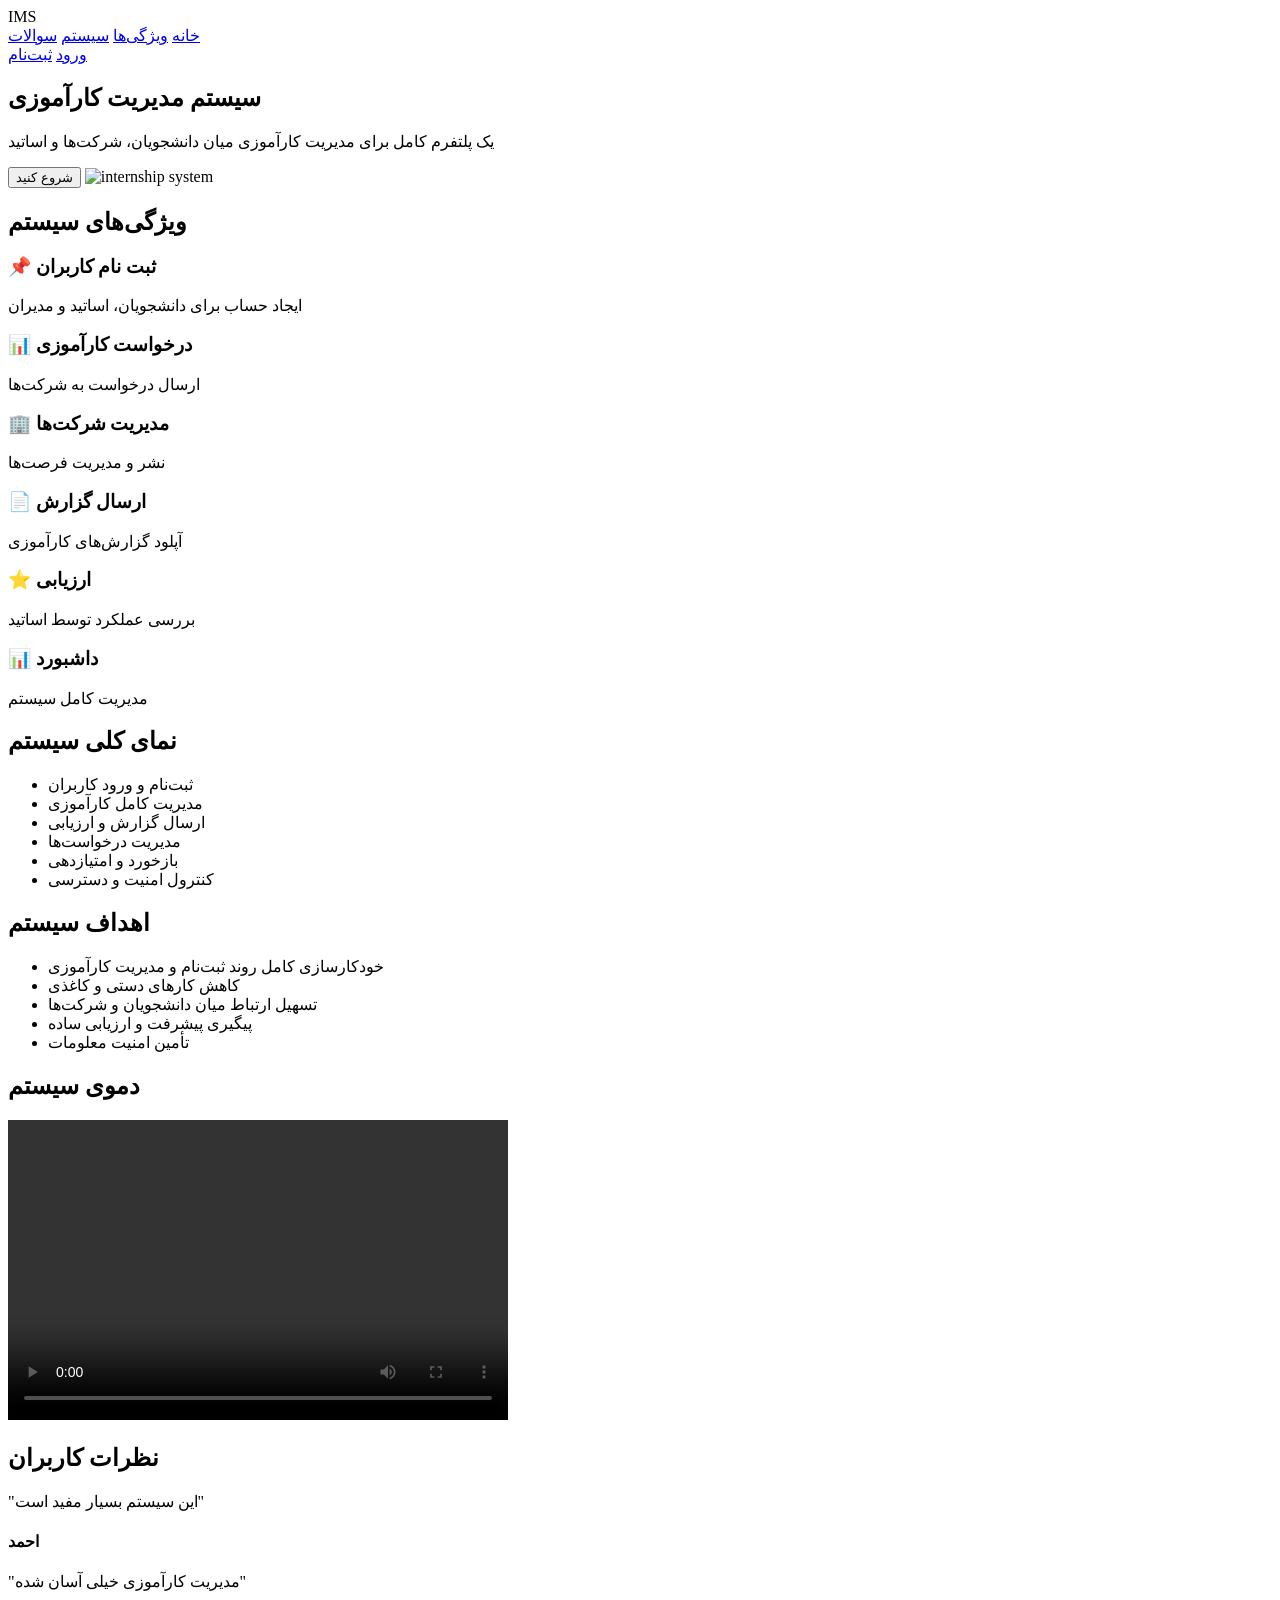
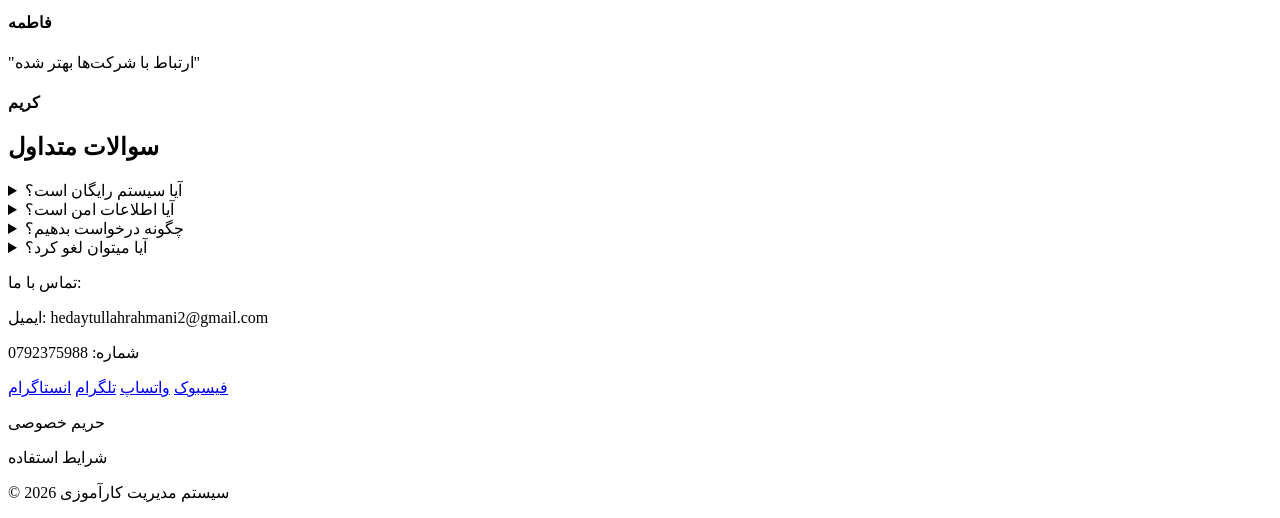
==== index.html @ 9b4209fa "Create index.html" ====
<!DOCTYPE html>
<html lang="fa">
<head>
<meta charset="UTF-8">
<meta name="viewport" content="width=device-width, initial-scale=1.0">
<title>سیستم مدیریت کارآموزی</title>
<link rel="stylesheet" href="css/style.css">
</head>
<body>

 
<header class="header">
    <div class="logo">IMS</div>

    <nav class="nav">
        <a href="index.html">خانه</a>
        <a href="#features">ویژگی‌ها</a>
        <a href="#system">سیستم</a>
        <a href="#faq">سوالات</a>
    </nav>

    <div class="auth">
        <a href="login.html">ورود</a>
        <a href="signup.html">ثبت‌نام</a>
    </div>
</header>

<section class="hero">
    <div>
        <h1>سیستم مدیریت کارآموزی</h1>
        <p>
            یک پلتفرم کامل برای مدیریت کارآموزی میان دانشجویان، شرکت‌ها و اساتید
        </p>
        <button>شروع کنید</button>

        
        <img src="images/hero.png" alt="internship system">
    </div>
</section>


<section id="features" class="features">
    <h2>ویژگی‌های سیستم</h2>

    <div class="grid">

        <article>
            <h3>📌 ثبت‌ نام کاربران</h3>
            <p>ایجاد حساب برای دانشجویان، اساتید و مدیران</p>
        </article>

        <article>
            <h3>📊 درخواست کارآموزی</h3>
            <p>ارسال درخواست به شرکت‌ها</p>
        </article>

        <article>
            <h3>🏢 مدیریت شرکت‌ها</h3>
            <p>نشر و مدیریت فرصت‌ها</p>
        </article>

        <article>
            <h3>📄 ارسال گزارش</h3>
            <p>آپلود گزارش‌های کارآموزی</p>
        </article>

        <article>
            <h3>⭐ ارزیابی</h3>
            <p>بررسی عملکرد توسط اساتید</p>
        </article>

        <article>
            <h3>📊 داشبورد</h3>
            <p>مدیریت کامل سیستم</p>
        </article>

    </div>
</section>


<section id="system" class="system">
    <h2>نمای کلی سیستم</h2>

    <ul>
        <li>ثبت‌نام و ورود کاربران</li>
        <li>مدیریت کامل کارآموزی</li>
        <li>ارسال گزارش و ارزیابی</li>
        <li>مدیریت درخواست‌ها</li>
        <li>بازخورد و امتیازدهی</li>
        <li>کنترول امنیت و دسترسی</li>
    </ul>
</section>


<section class="objectives">
    <h2>اهداف سیستم</h2>

    <ul>
        <li>خودکارسازی کامل روند ثبت‌نام و مدیریت کارآموزی</li>
        <li>کاهش کارهای دستی و کاغذی</li>
        <li>تسهیل ارتباط میان دانشجویان و شرکت‌ها</li>
        <li>پیگیری پیشرفت و ارزیابی ساده</li>
        <li>تأمین امنیت معلومات</li>
    </ul>
</section>


 <section class="demo">
    <h2>دموی سیستم</h2>

    <video controls width="500" height="300">
        <source src="video/demo.mp4" type="video/mp4">
    </video>
</section>


<section class="testimonials">
    <h2>نظرات کاربران</h2>

    <div class="grid">

        <div class="card">
            <p>"این سیستم بسیار مفید است"</p>
            <h4>احمد</h4>
        </div>

        <div class="card">
            <p>"مدیریت کارآموزی خیلی آسان شده"</p>
            <h4>فاطمه</h4>
        </div>

        <div class="card">
            <p>"ارتباط با شرکت‌ها بهتر شده"</p>
            <h4>کریم</h4>
        </div>

    </div>
</section>


<section id="faq">
    <h2>سوالات متداول</h2>

    <details>
        <summary>آیا سیستم رایگان است؟</summary>
        <p>بله، نسخه ابتدایی رایگان است</p>
    </details>

    <details>
        <summary>آیا اطلاعات امن است؟</summary>
        <p>بله، امنیت بالا دارد</p>
    </details>

    <details>
        <summary>چگونه درخواست بدهیم؟</summary>
        <p>بعد از ثبت‌نام میتوانید درخواست ارسال کنید</p>
    </details>

    <details>
        <summary>آیا میتوان لغو کرد؟</summary>
        <p>بله در هر زمان</p>
    </details>

</section>


<footer class="footer">

    <p>تماس با ما:</p>
    <p>ایمیل: hedaytullahrahmani2@gmail.com</p>
    <p>شماره: 0792375988</p>

    <div class="social">
        <a href="#">فیسبوک</a>
        <a href="#">واتساپ</a>
        <a href="#">تلگرام</a>
        <a href="#">انستاگرام</a>
    </div>

    <p>حریم خصوصی</p>
    <p>شرایط استفاده</p>

    <p>© 2026 سیستم مدیریت کارآموزی</p>

</footer>

</body>
</html>
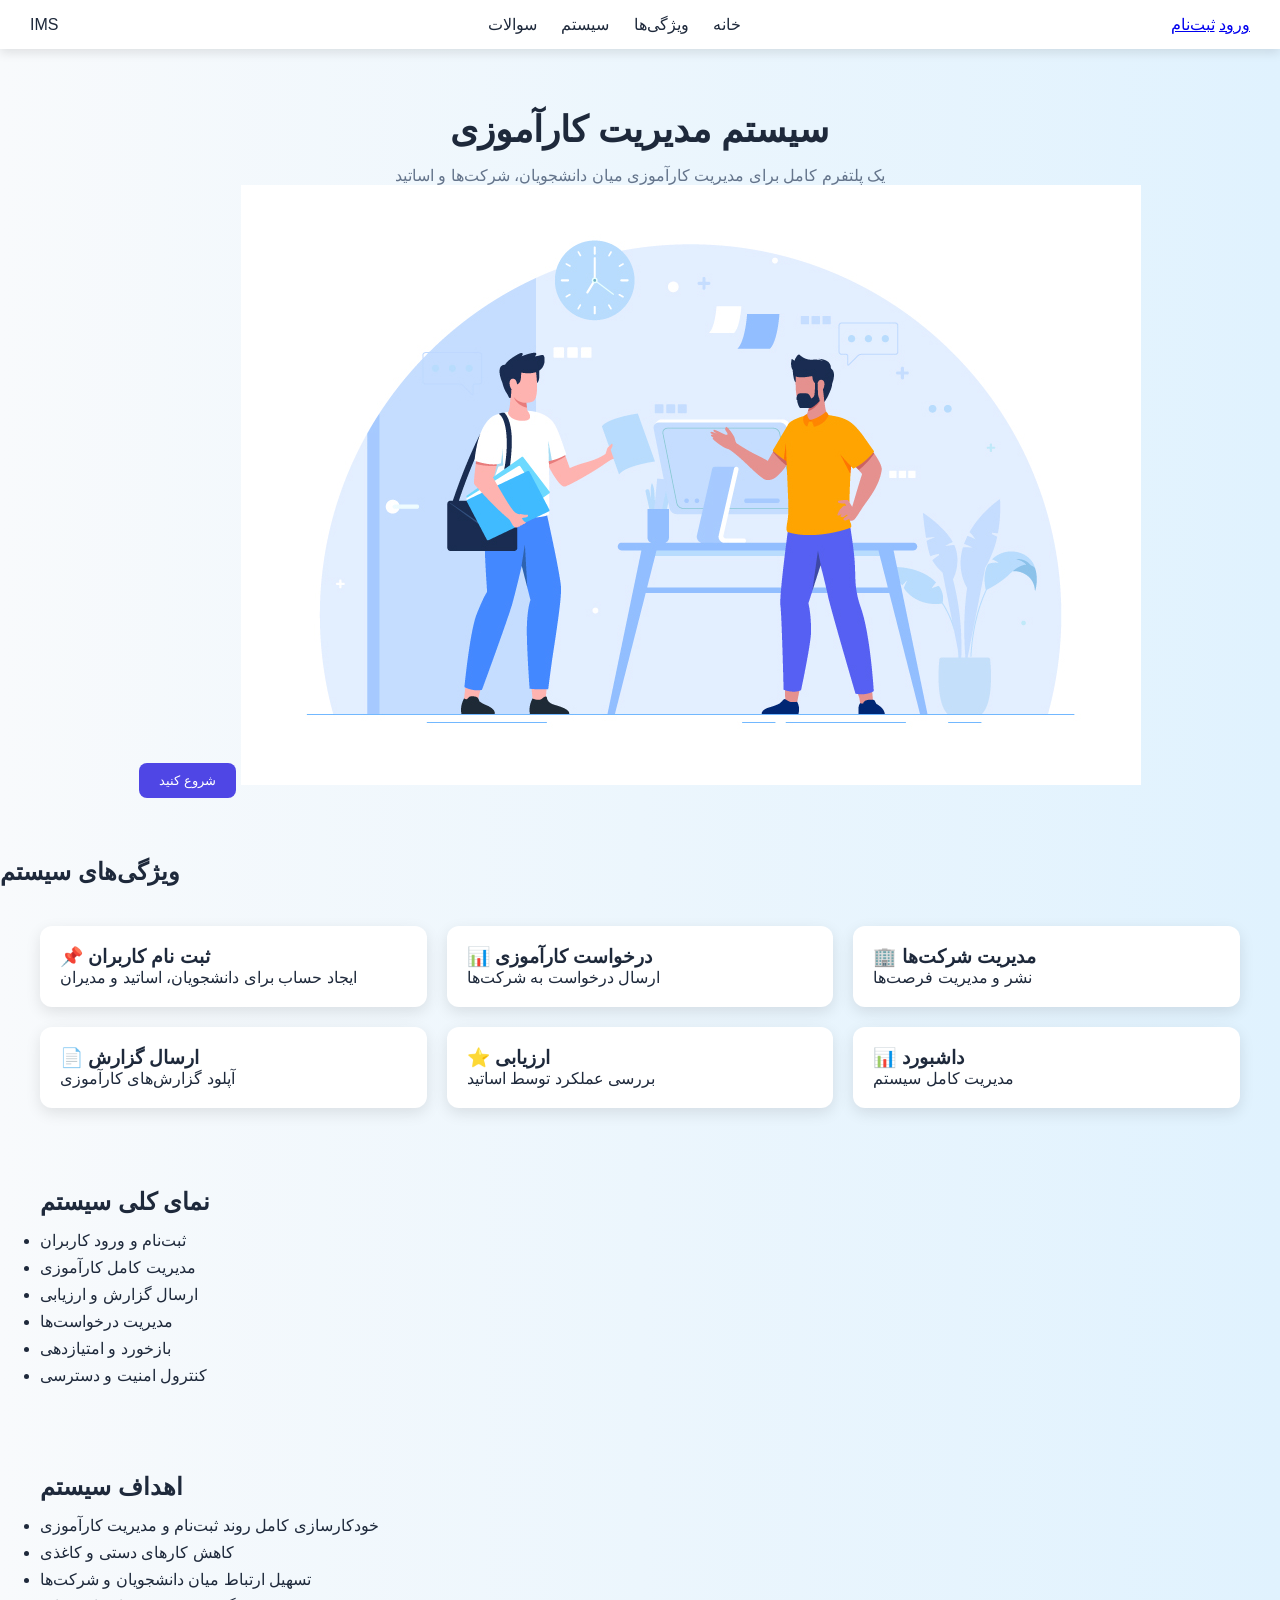
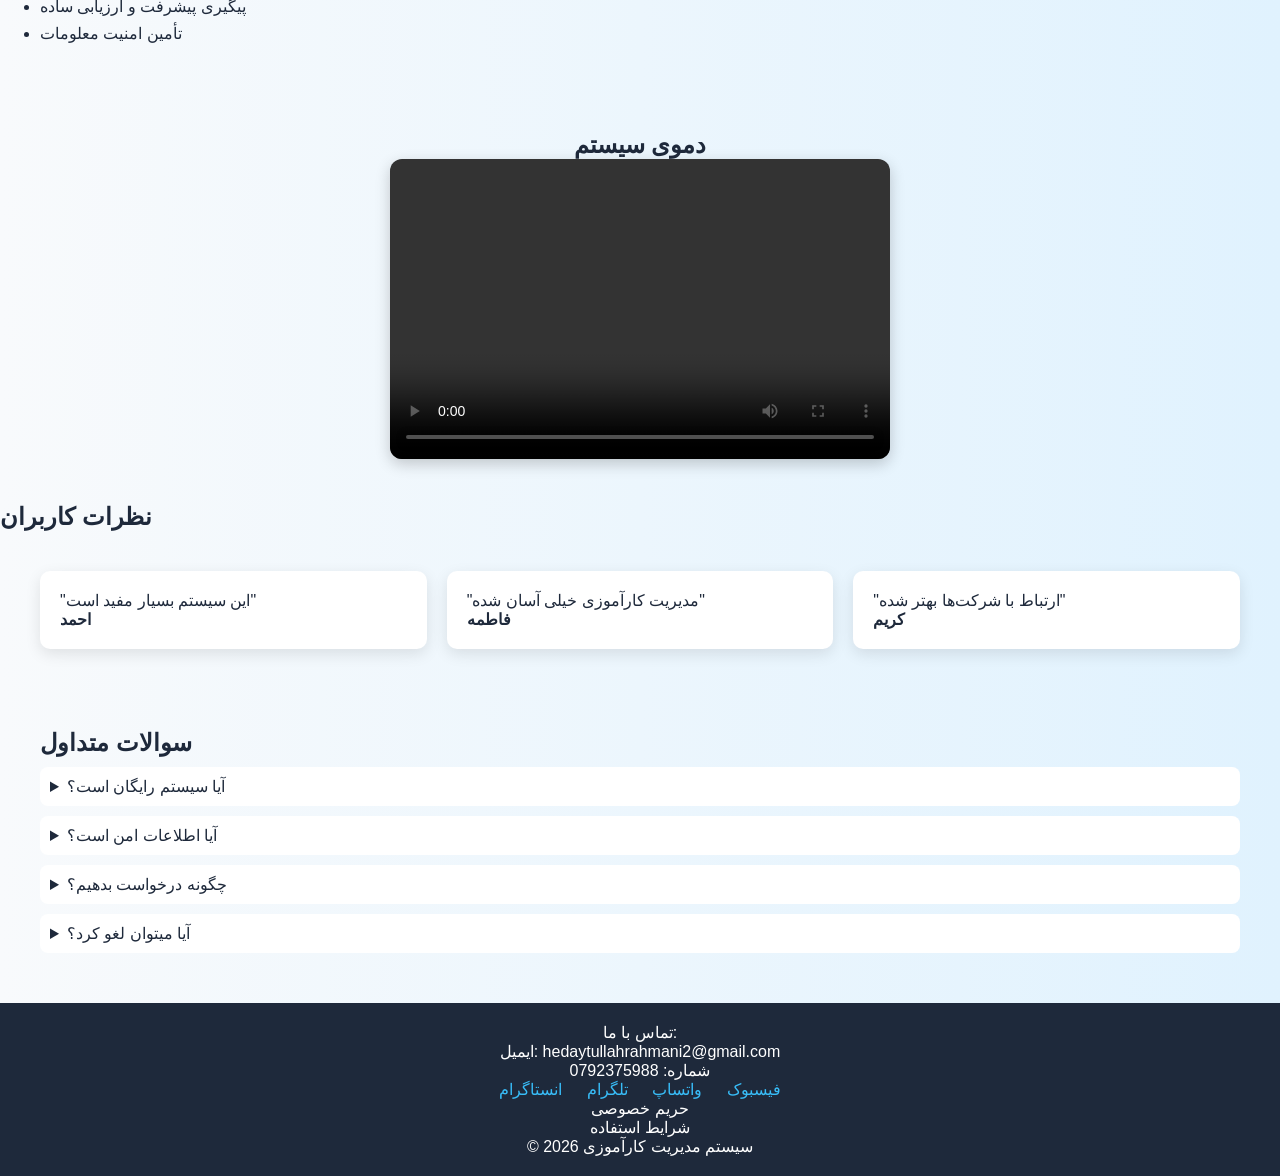
==== commit d54268ec: "Add dashboard page" ====
--- a/index.html
+++ b/index.html
@@ -34,7 +34,7 @@
         <button>شروع کنید</button>
 
         
-        <img src="images/hero.png" alt="internship system">
+        <img src="ویژگی های دوره کاورزی.jpg" alt="internship system">
     </div>
 </section>
 
@@ -109,7 +109,7 @@
     <h2>دموی سیستم</h2>
 
     <video controls width="500" height="300">
-        <source src="video/demo.mp4" type="video/mp4">
+        <source src="5 نکته مهم درمورد کارآموزی  _ Five important Tips for Internship(720P_HD).mp4" type="video/mp4">
     </video>
 </section>
 
--- a/css/style.css
+++ b/css/style.css
@@ -0,0 +1,244 @@
+
+/* =======================
+   1. Custom Variables
+======================= */
+:root {
+    --primary: #4f46e5;
+    --secondary: #06b6d4;
+    --dark: #1e293b;
+    --light: #f8fafc;
+    --gray: #64748b;
+}
+
+/* =======================
+   2. Reset
+======================= */
+* {
+    margin: 0;
+    padding: 0;
+    box-sizing: border-box;
+    font-family: Arial, sans-serif;
+}
+
+/* =======================
+   3. Body
+======================= */
+body {
+    background: linear-gradient(to right, var(--light), #e0f2fe);
+    color: var(--dark);
+}
+
+/* =======================
+   4. Header (Flexbox)
+======================= */
+.header {
+    display: flex;
+    justify-content: space-between;
+    align-items: center;
+    padding: 15px 30px;
+    background: white;
+    box-shadow: 0 4px 10px rgba(0,0,0,0.1);
+}
+
+.nav a {
+    margin: 0 10px;
+    text-decoration: none;
+    color: var(--dark);
+    transition: 0.3s;
+}
+
+.nav a:hover {
+    color: var(--primary);
+}
+
+/* =======================
+   5. Buttons
+======================= */
+button {
+    padding: 10px 20px;
+    border: none;
+    background: var(--primary);
+    color: white;
+    border-radius: 8px;
+    cursor: pointer;
+    transition: 0.3s;
+}
+
+button:hover {
+    background: var(--secondary);
+    transform: scale(1.05);
+}
+
+/* =======================
+   6. Hero
+======================= */
+.hero {
+    padding: 60px;
+    text-align: center;
+}
+
+.hero h1 {
+    font-size: 36px;
+    margin-bottom: 15px;
+    animation: fadeIn 2s ease-in-out;
+}
+
+.hero p {
+    color: var(--gray);
+}
+
+/* =======================
+   7. Features (Grid)
+======================= */
+.grid {
+    display: grid;
+    grid-template-columns: repeat(3, 1fr);
+    gap: 20px;
+    padding: 40px;
+}
+
+.grid article {
+    background: white;
+    padding: 20px;
+    border-radius: 12px;
+    box-shadow: 0 5px 15px rgba(0,0,0,0.1);
+    transition: 0.3s;
+}
+
+.grid article:hover {
+    transform: translateY(-10px);
+}
+
+/* =======================
+   8. System + Objectives
+======================= */
+.system, .objectives {
+    padding: 40px;
+}
+
+ul {
+    margin-top: 15px;
+}
+
+ul li {
+    margin: 8px 0;
+}
+
+/* =======================
+   9. Video Section
+======================= */
+.demo {
+    text-align: center;
+    padding: 40px;
+}
+
+video {
+    border-radius: 12px;
+    box-shadow: 0 5px 15px rgba(0,0,0,0.2);
+}
+
+/* =======================
+   10. FAQ
+======================= */
+#faq {
+    padding: 40px;
+}
+
+details {
+    margin: 10px 0;
+    background: white;
+    padding: 10px;
+    border-radius: 8px;
+    cursor: pointer;
+}
+
+/* =======================
+   11. Forms
+======================= */
+.form {
+    display: flex;
+    flex-direction: column;
+    width: 300px;
+    margin: auto;
+}
+
+.form input, .form textarea {
+    margin: 10px 0;
+    padding: 10px;
+    border: 1px solid #ccc;
+    border-radius: 8px;
+}
+
+/* =======================
+   12. Dashboard
+======================= */
+.dashboard {
+    display: flex;
+    gap: 20px;
+    padding: 40px;
+}
+
+.card {
+    flex: 1;
+    background: white;
+    padding: 20px;
+    border-radius: 10px;
+    box-shadow: 0 5px 15px rgba(0,0,0,0.1);
+}
+
+/* =======================
+   13. Table
+======================= */
+table {
+    width: 80%;
+    margin: auto;
+    border-collapse: collapse;
+}
+
+th, td {
+    border: 1px solid #ddd;
+    padding: 10px;
+}
+
+/* =======================
+   14. Footer
+======================= */
+.footer {
+    background: var(--dark);
+    color: white;
+    text-align: center;
+    padding: 20px;
+}
+
+.footer .social a {
+    color: #38bdf8;
+    margin: 0 10px;
+    text-decoration: none;
+}
+
+/* =======================
+   15. Animation
+======================= */
+@keyframes fadeIn {
+    from {opacity: 0;}
+    to {opacity: 1;}
+}
+
+/* =======================
+   16. Responsive
+======================= */
+@media (max-width: 768px) {
+
+    .grid {
+        grid-template-columns: 1fr;
+    }
+
+    .dashboard {
+        flex-direction: column;
+    }
+
+    .header {
+        flex-direction: column;
+    }
+
+}
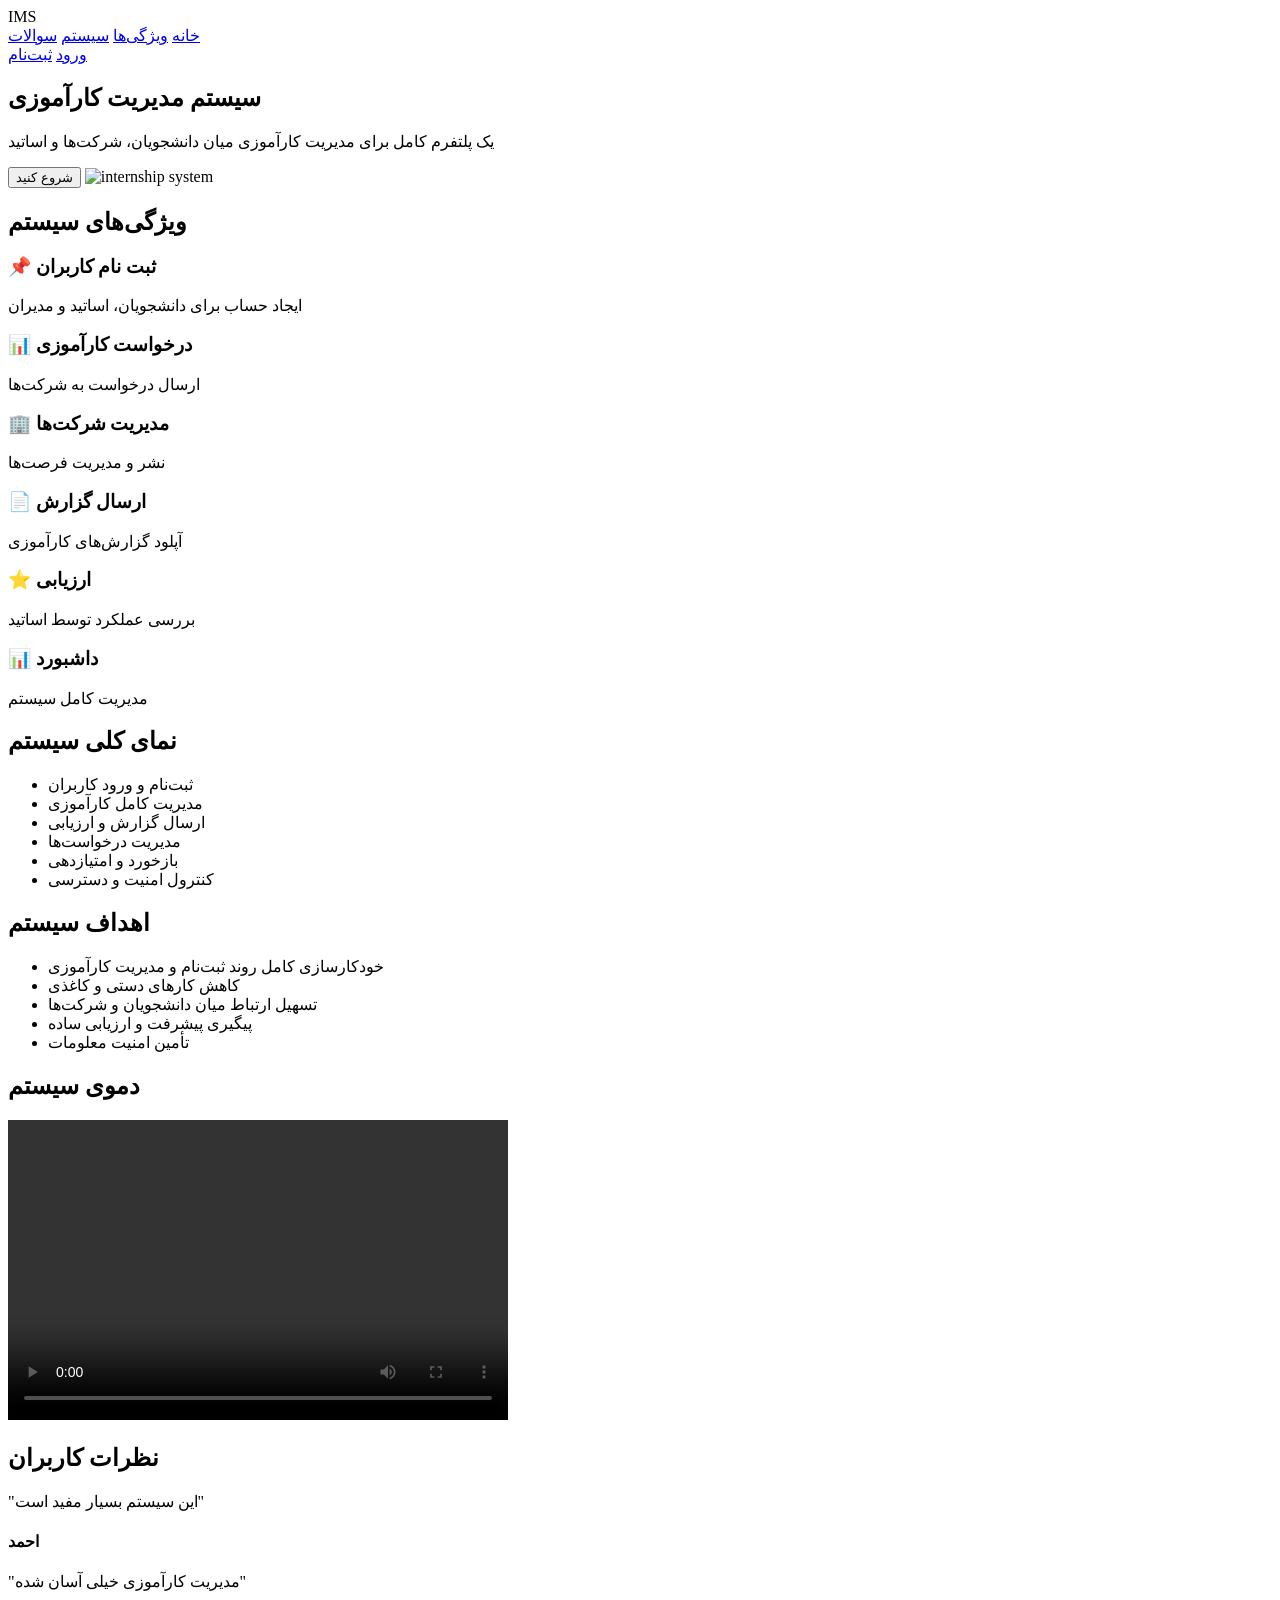
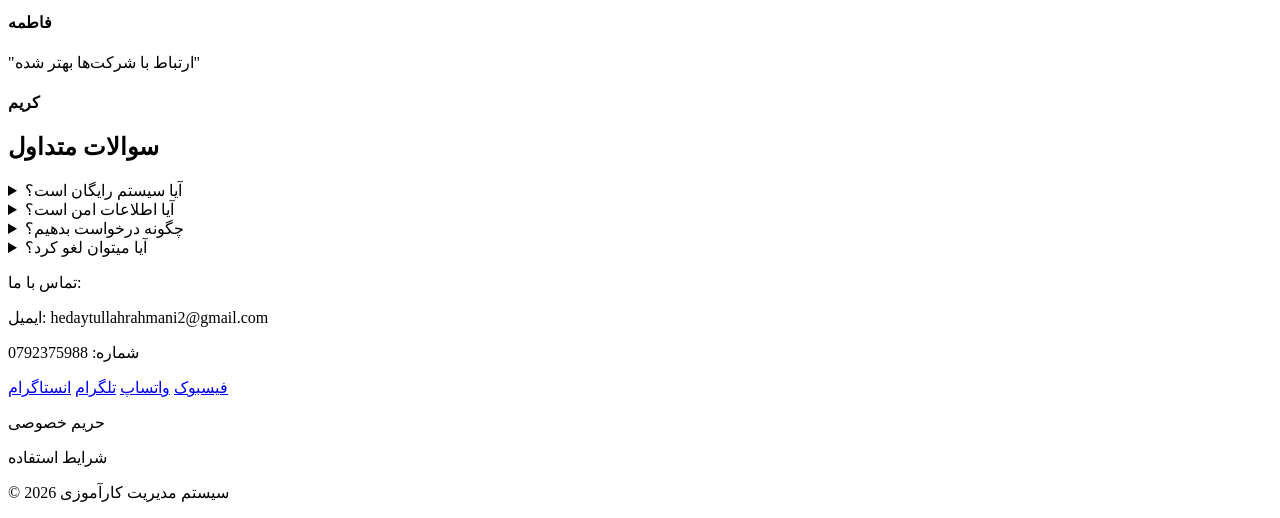
==== commit 26bf9795: "add" ====
--- a/index.html
+++ b/index.html
@@ -34,7 +34,7 @@
         <button>شروع کنید</button>
 
         
-        <img src="ویژگی های دوره کاورزی.jpg" alt="internship system">
+        <img src="images/hero.png" alt="internship system">
     </div>
 </section>
 
@@ -109,7 +109,7 @@
     <h2>دموی سیستم</h2>
 
     <video controls width="500" height="300">
-        <source src="5 نکته مهم درمورد کارآموزی  _ Five important Tips for Internship(720P_HD).mp4" type="video/mp4">
+        <source src="video/demo.mp4" type="video/mp4">
     </video>
 </section>
 
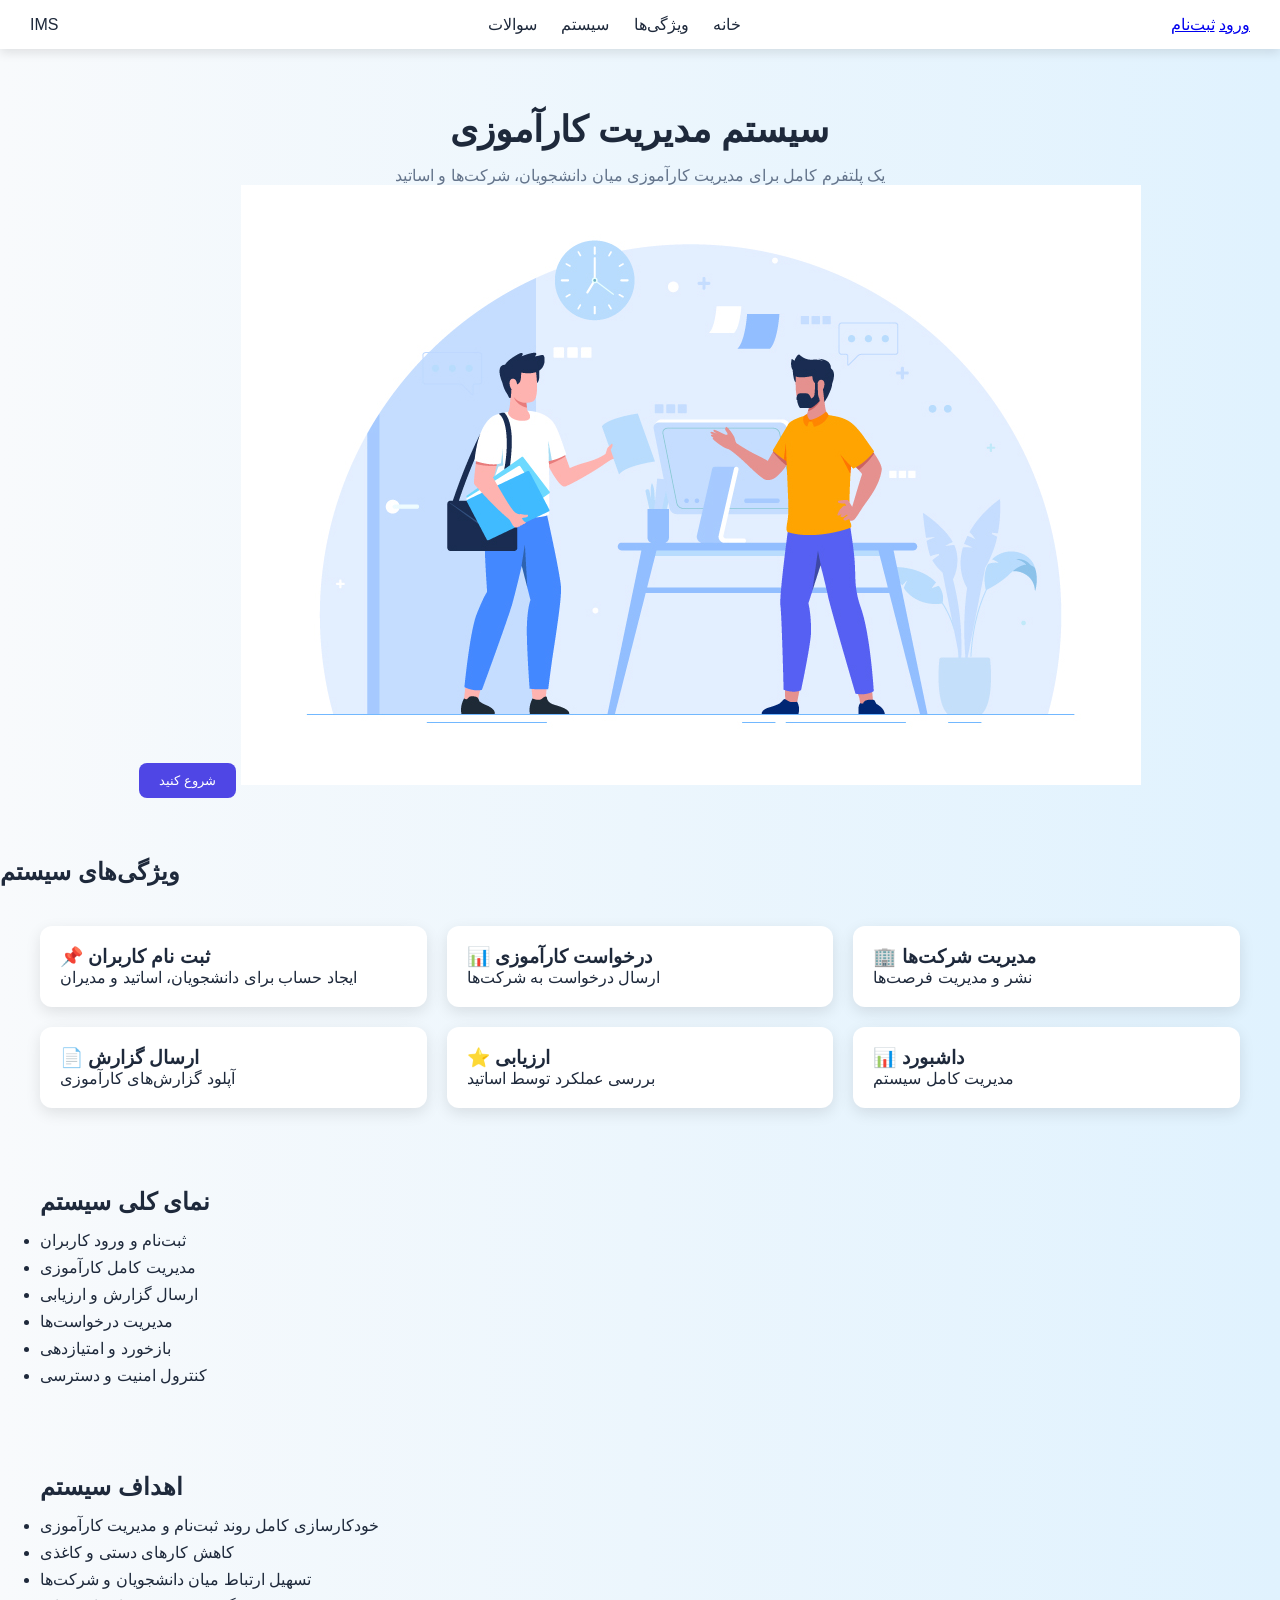
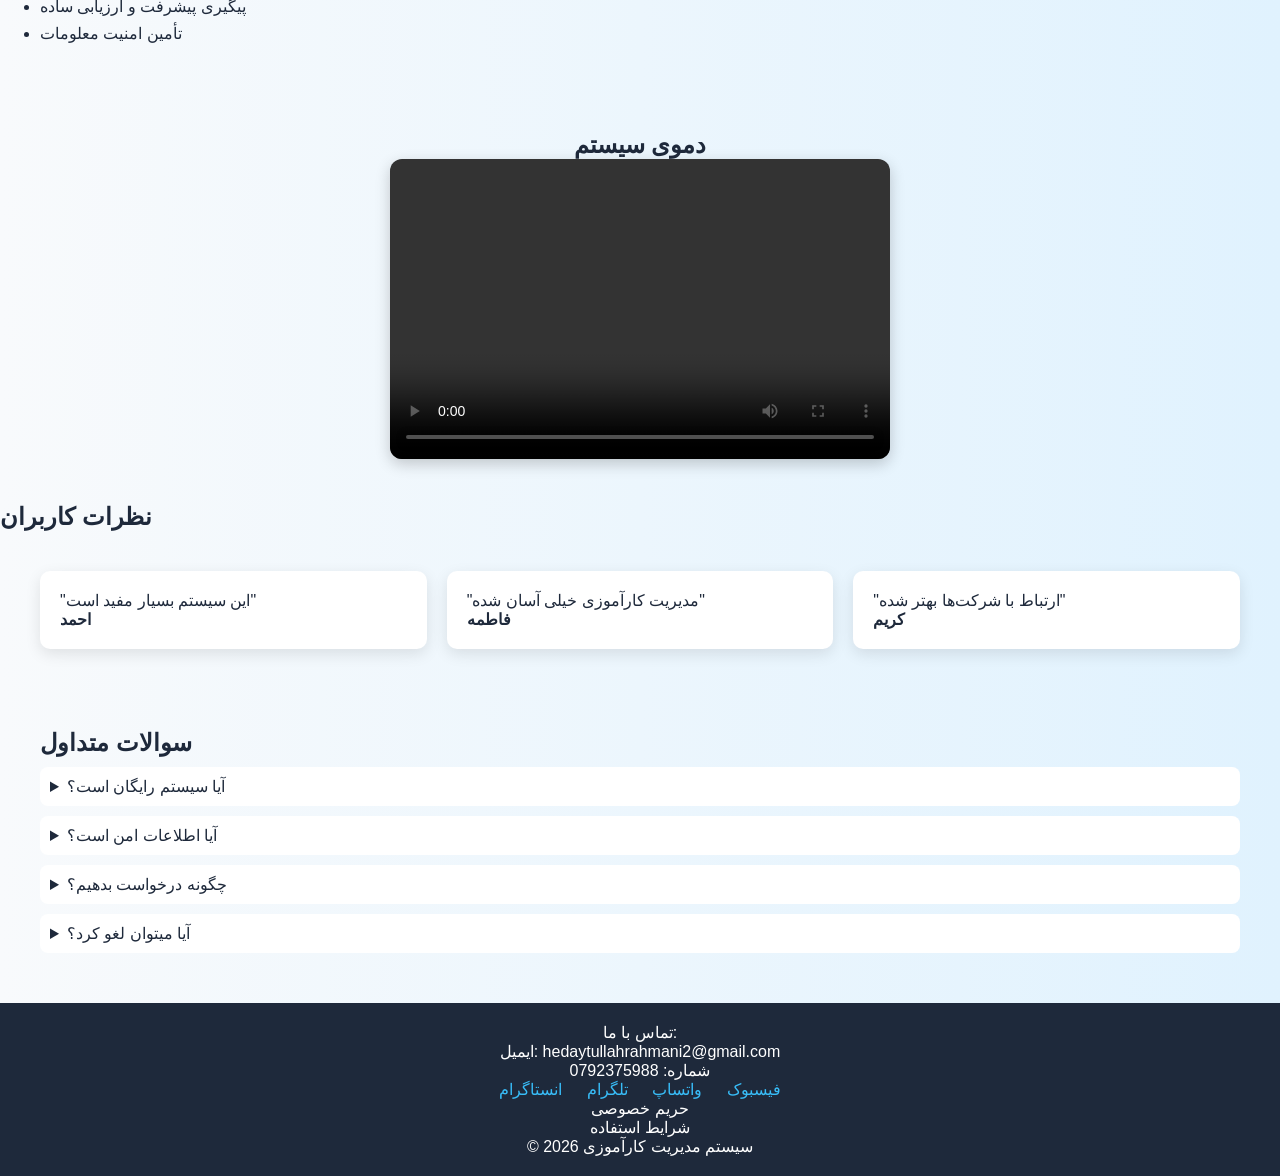
==== commit 7cbc8ed2: "Update index.html" ====
--- a/index.html
+++ b/index.html
@@ -34,7 +34,7 @@
         <button>شروع کنید</button>
 
         
-        <img src="images/hero.png" alt="internship system">
+        <img src="ویژگی های دوره کاورزی.jpg" alt="internship system">
     </div>
 </section>
 
--- a/css/style.css
+++ b/css/style.css
@@ -0,0 +1,211 @@
+
+:root {
+    --primary: #4f46e5;
+    --secondary: #06b6d4;
+    --dark: #1e293b;
+    --light: #f8fafc;
+    --gray: #64748b;
+}
+
+
+* {
+    margin: 0;
+    padding: 0;
+    box-sizing: border-box;
+    font-family: Arial, sans-serif;
+}
+
+
+body {
+    background: linear-gradient(to right, var(--light), #e0f2fe);
+    color: var(--dark);
+}
+
+
+.header {
+    display: flex;
+    justify-content: space-between;
+    align-items: center;
+    padding: 15px 30px;
+    background: white;
+    box-shadow: 0 4px 10px rgba(0,0,0,0.1);
+}
+
+.nav a {
+    margin: 0 10px;
+    text-decoration: none;
+    color: var(--dark);
+    transition: 0.3s;
+}
+
+.nav a:hover {
+    color: var(--primary);
+}
+
+
+button {
+    padding: 10px 20px;
+    border: none;
+    background: var(--primary);
+    color: white;
+    border-radius: 8px;
+    cursor: pointer;
+    transition: 0.3s;
+}
+
+button:hover {
+    background: var(--secondary);
+    transform: scale(1.05);
+}
+
+.hero {
+    padding: 60px;
+    text-align: center;
+}
+
+.hero h1 {
+    font-size: 36px;
+    margin-bottom: 15px;
+    animation: fadeIn 2s ease-in-out;
+}
+
+.hero p {
+    color: var(--gray);
+}
+
+
+.grid {
+    display: grid;
+    grid-template-columns: repeat(3, 1fr);
+    gap: 20px;
+    padding: 40px;
+}
+
+.grid article {
+    background: white;
+    padding: 20px;
+    border-radius: 12px;
+    box-shadow: 0 5px 15px rgba(0,0,0,0.1);
+    transition: 0.3s;
+}
+
+.grid article:hover {
+    transform: translateY(-10px);
+}
+
+
+.system, .objectives {
+    padding: 40px;
+}
+
+ul {
+    margin-top: 15px;
+}
+
+ul li {
+    margin: 8px 0;
+}
+
+.demo {
+    text-align: center;
+    padding: 40px;
+}
+
+video {
+    border-radius: 12px;
+    box-shadow: 0 5px 15px rgba(0,0,0,0.2);
+}
+
+#faq {
+    padding: 40px;
+}
+
+details {
+    margin: 10px 0;
+    background: white;
+    padding: 10px;
+    border-radius: 8px;
+    cursor: pointer;
+}
+
+
+.form {
+    display: flex;
+    flex-direction: column;
+    width: 300px;
+    margin: auto;
+}
+
+.form input, .form textarea {
+    margin: 10px 0;
+    padding: 10px;
+    border: 1px solid #ccc;
+    border-radius: 8px;
+}
+
+.dashboard {
+    display: flex;
+    gap: 20px;
+    padding: 40px;
+}
+
+.card {
+    flex: 1;
+    background: white;
+    padding: 20px;
+    border-radius: 10px;
+    box-shadow: 0 5px 15px rgba(0,0,0,0.1);
+}
+
+
+table {
+    width: 80%;
+    margin: auto;
+    border-collapse: collapse;
+}
+
+th, td {
+    border: 1px solid #ddd;
+    padding: 10px;
+}
+
+
+.footer {
+    background: var(--dark);
+    color: white;
+    text-align: center;
+    padding: 20px;
+}
+
+.footer .social a {
+    color: #38bdf8;
+    margin: 0 10px;
+    text-decoration: none;
+}
+
+/* 
+    Animation
+ */
+@keyframes fadeIn {
+    from {opacity: 0;}
+    to {opacity: 1;}
+}
+
+/* 
+ Responsive
+ */
+@media (max-width: 768px) {
+
+    .grid {
+        grid-template-columns: 1fr;
+    }
+
+    .dashboard {
+        flex-direction: column;
+    }
+
+    .header {
+        flex-direction: column;
+    }
+
+}
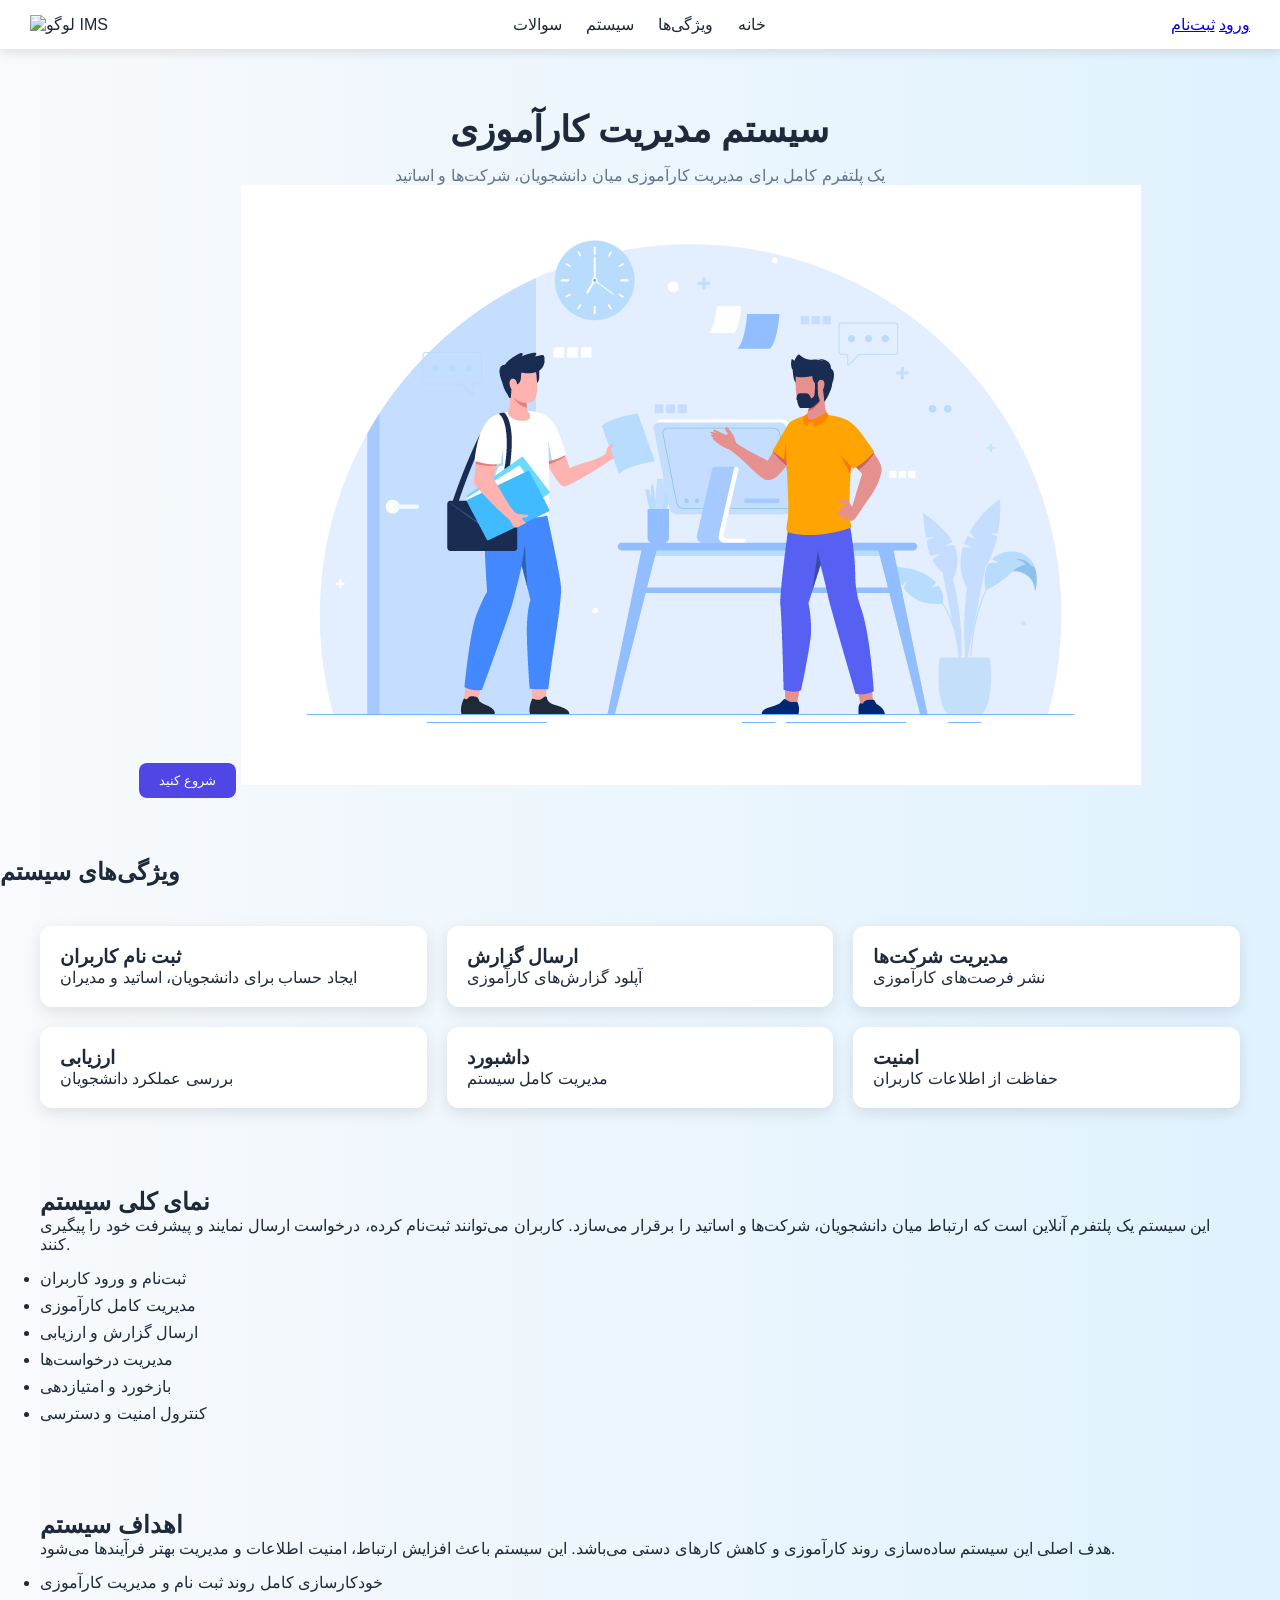
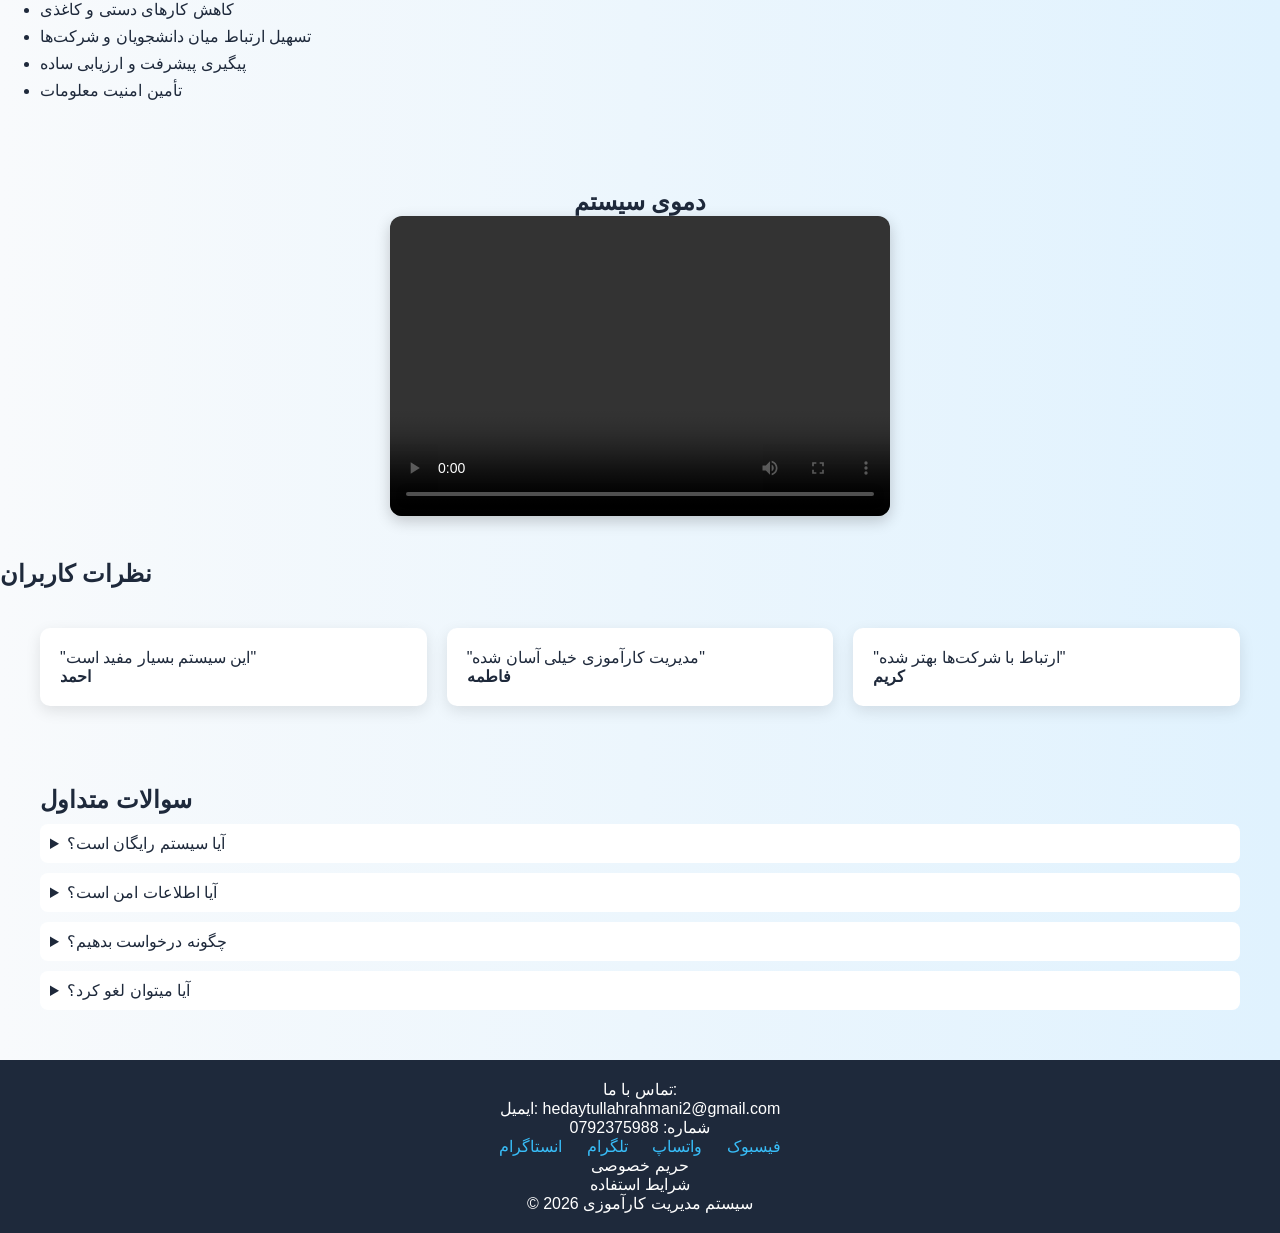
==== commit 04338add: "Update index.html" ====
--- a/index.html
+++ b/index.html
@@ -4,13 +4,18 @@
 <meta charset="UTF-8">
 <meta name="viewport" content="width=device-width, initial-scale=1.0">
 <title>سیستم مدیریت کارآموزی</title>
+<link rel="stylesheet" href="css/all.min.css">
 <link rel="stylesheet" href="css/style.css">
+
 </head>
 <body>
 
  
 <header class="header">
-    <div class="logo">IMS</div>
+    <div class="logo">
+    <img src="images/logo.png" alt="لوگو">
+    <span>IMS</span>
+</div>
 
     <nav class="nav">
         <a href="index.html">خانه</a>
@@ -40,46 +45,51 @@
 
 
 <section id="features" class="features">
-    <h2>ویژگی‌های سیستم</h2>
-
-    <div class="grid">
-
-        <article>
-            <h3>📌 ثبت‌ نام کاربران</h3>
-            <p>ایجاد حساب برای دانشجویان، اساتید و مدیران</p>
-        </article>
-
-        <article>
-            <h3>📊 درخواست کارآموزی</h3>
-            <p>ارسال درخواست به شرکت‌ها</p>
-        </article>
-
-        <article>
-            <h3>🏢 مدیریت شرکت‌ها</h3>
-            <p>نشر و مدیریت فرصت‌ها</p>
-        </article>
-
-        <article>
-            <h3>📄 ارسال گزارش</h3>
-            <p>آپلود گزارش‌های کارآموزی</p>
-        </article>
-
-        <article>
-            <h3>⭐ ارزیابی</h3>
-            <p>بررسی عملکرد توسط اساتید</p>
-        </article>
-
-        <article>
-            <h3>📊 داشبورد</h3>
-            <p>مدیریت کامل سیستم</p>
-        </article>
-
-    </div>
+<h2>ویژگی‌های سیستم</h2>
+
+<div class="grid">
+
+<article>
+<h3><i class="fas fa-user"></i> ثبت‌ نام کاربران</h3>
+<p>ایجاد حساب برای دانشجویان، اساتید و مدیران</p>
+</article>
+
+<article>
+<h3><i class="fas fa-file"></i> ارسال گزارش</h3>
+<p>آپلود گزارش‌های کارآموزی</p>
+</article>
+
+<article>
+<h3><i class="fas fa-building"></i> مدیریت شرکت‌ها</h3>
+<p>نشر فرصت‌های کارآموزی</p>
+</article>
+
+<article>
+<h3><i class="fas fa-star"></i> ارزیابی</h3>
+<p>بررسی عملکرد دانشجویان</p>
+</article>
+
+<article>
+<h3><i class="fas fa-chart-line"></i> داشبورد</h3>
+<p>مدیریت کامل سیستم</p>
+</article>
+
+<article>
+<h3><i class="fas fa-lock"></i> امنیت</h3>
+<p>حفاظت از اطلاعات کاربران</p>
+</article>
+
+</div>
 </section>
 
 
 <section id="system" class="system">
     <h2>نمای کلی سیستم</h2>
+
+    <p>
+این سیستم یک پلتفرم آنلاین است که ارتباط میان دانشجویان، شرکت‌ها و اساتید را برقرار می‌سازد.
+کاربران می‌توانند ثبت‌نام کرده، درخواست ارسال نمایند و پیشرفت خود را پیگیری کنند.
+</p>
 
     <ul>
         <li>ثبت‌نام و ورود کاربران</li>
@@ -95,8 +105,13 @@
 <section class="objectives">
     <h2>اهداف سیستم</h2>
 
+    <p>
+هدف اصلی این سیستم ساده‌سازی روند کارآموزی و کاهش کارهای دستی می‌باشد.
+این سیستم باعث افزایش ارتباط، امنیت اطلاعات و مدیریت بهتر فرآیندها می‌شود.
+</p>
+
     <ul>
-        <li>خودکارسازی کامل روند ثبت‌نام و مدیریت کارآموزی</li>
+        <li>خودکارسازی کامل روند ثبت‌ نام و مدیریت کارآموزی</li>
         <li>کاهش کارهای دستی و کاغذی</li>
         <li>تسهیل ارتباط میان دانشجویان و شرکت‌ها</li>
         <li>پیگیری پیشرفت و ارزیابی ساده</li>
@@ -109,7 +124,7 @@
     <h2>دموی سیستم</h2>
 
     <video controls width="500" height="300">
-        <source src="video/demo.mp4" type="video/mp4">
+        <source src="5 نکته مهم درمورد کارآموزی  _ Five important Tips for Internship(720P_HD)_001_005.mp4" type="video/mp4">
     </video>
 </section>
 
